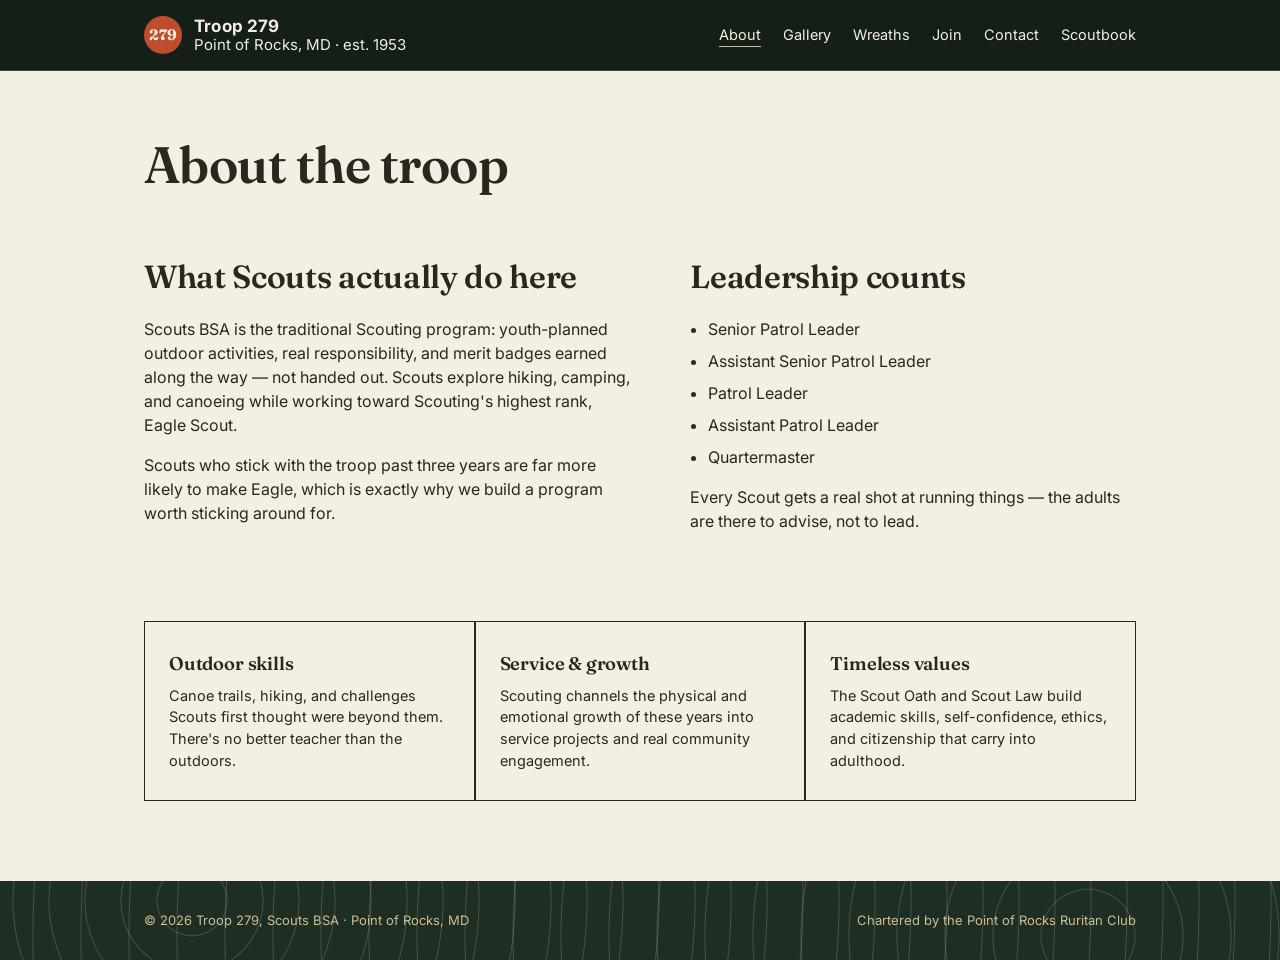
==== about/index.html @ f19adc63 "Split the one-page site into separate pages Each section now has its own URL: /about/ (with programs" ====
<!DOCTYPE html>
<html lang="en">
<head>
<meta charset="UTF-8">
<meta name="viewport" content="width=device-width, initial-scale=1">
<title>About | Troop 279 | Point of Rocks, MD</title>
<meta name="description" content="What Scouts do in Troop 279: outdoor skills, youth leadership, service, and the path to Eagle Scout.">
<meta property="og:type" content="website">
<meta property="og:title" content="About | Troop 279 | Point of Rocks, MD">
<meta property="og:description" content="What Scouts do in Troop 279: outdoor skills, youth leadership, service, and the path to Eagle Scout.">
<meta name="theme-color" content="#141f17">
<link rel="icon" href="data:image/svg+xml,%3Csvg xmlns='http://www.w3.org/2000/svg' viewBox='0 0 32 32'%3E%3Ccircle cx='16' cy='16' r='16' fill='%23bf4c2c'/%3E%3Ctext x='16' y='21' font-size='13' font-weight='700' text-anchor='middle' fill='%23f4efe3' font-family='serif'%3E279%3C/text%3E%3C/svg%3E">
<link rel="preconnect" href="https://fonts.googleapis.com">
<link rel="preconnect" href="https://fonts.gstatic.com" crossorigin>
<link href="https://fonts.googleapis.com/css2?family=Fraunces:opsz,wght@9..144,400;9..144,600;9..144,700&family=Inter:wght@400;500;600&display=swap" rel="stylesheet">
<link rel="stylesheet" href="../style.css">
</head>
<body>

<header class="topo">
  <div class="wrap nav">
    <a class="brand" href="../">
      <div class="brand-mark">279</div>
      <div class="brand-text">
        <strong>Troop 279</strong>
        Point of Rocks, MD &middot; est. 1953
      </div>
    </a>
    <button class="nav-toggle" id="nav-toggle" aria-label="Toggle navigation" aria-expanded="false" aria-controls="nav-links">&#9776;</button>
    <nav class="links" id="nav-links">
      <a href="../about/" aria-current="page">About</a>
      <a href="../gallery/">Gallery</a>
      <a href="../wreaths/">Wreaths</a>
      <a href="../join/">Join</a>
      <a href="../contact/">Contact</a>
      <a href="https://scoutbook.scouting.org/" target="_blank" rel="noopener">Scoutbook</a>
    </nav>
  </div>
</header>

<section class="page-head">
  <div class="wrap">
    <h1>About the troop</h1>
  </div>
</section>

<section class="about" id="about">
  <div class="wrap">
    <div class="cols">
      <div>
        <h2>What Scouts actually do here</h2>
        <p>Scouts BSA is the traditional Scouting program: youth-planned outdoor activities, real responsibility, and merit badges earned along the way &mdash; not handed out. Scouts explore hiking, camping, and canoeing while working toward Scouting's highest rank, Eagle Scout.</p>
        <p>Scouts who stick with the troop past three years are far more likely to make Eagle, which is exactly why we build a program worth sticking around for.</p>
      </div>
      <div>
        <h2>Leadership counts</h2>
        <ul>
          <li>Senior Patrol Leader</li>
          <li>Assistant Senior Patrol Leader</li>
          <li>Patrol Leader</li>
          <li>Assistant Patrol Leader</li>
          <li>Quartermaster</li>
        </ul>
        <p>Every Scout gets a real shot at running things &mdash; the adults are there to advise, not to lead.</p>
      </div>
    </div>
  </div>
</section>

<section class="programs" id="programs">
  <div class="wrap">
    <div class="grid">
      <div class="card">
        <h3>Outdoor skills</h3>
        <p>Canoe trails, hiking, and challenges Scouts first thought were beyond them. There's no better teacher than the outdoors.</p>
      </div>
      <div class="card">
        <h3>Service &amp; growth</h3>
        <p>Scouting channels the physical and emotional growth of these years into service projects and real community engagement.</p>
      </div>
      <div class="card">
        <h3>Timeless values</h3>
        <p>The Scout Oath and Scout Law build academic skills, self-confidence, ethics, and citizenship that carry into adulthood.</p>
      </div>
    </div>
  </div>
</section>

<footer class="topo">
  <div class="wrap">
    <span>&copy; 2026 Troop 279, Scouts BSA &middot; Point of Rocks, MD</span>
    <span>Chartered by the Point of Rocks Ruritan Club</span>
  </div>
</footer>

<script src="../site.js"></script>

</body>
</html>
---- style.css ----
:root{
  --pine:#1f2e22;
  --pine-deep:#141f17;
  --khaki:#cdbe98;
  --blaze:#bf4c2c;
  --cream:#f4efe3;
  --ink:#2a271f;
  --line: rgba(244,239,227,0.18);
}
*{box-sizing:border-box;}
html{scroll-behavior:smooth;}
body{
  margin:0;
  background:var(--cream);
  color:var(--ink);
  font-family:'Inter',system-ui,sans-serif;
  line-height:1.5;
}
h1,h2,h3{
  font-family:'Fraunces',serif;
  margin:0 0 .4em 0;
  font-weight:600;
  letter-spacing:-0.01em;
}
a{color:inherit;}
img{max-width:100%;display:block;}
.wrap{max-width:1040px;margin:0 auto;padding:0 24px;}

/* Topo line background used on dark sections */
.topo{
  background-color:var(--pine);
  background-image:
    repeating-radial-gradient(circle at 15% 25%, transparent 0, transparent 34px, var(--line) 35px, transparent 36px),
    repeating-radial-gradient(circle at 85% 70%, transparent 0, transparent 46px, var(--line) 47px, transparent 48px);
  color:var(--cream);
}

header.topo{
  padding:16px 0;
  position:sticky;
  top:0;
  z-index:20;
  border-bottom:1px solid var(--line);
  background-image:none;
  background-color:var(--pine-deep);
}
.nav{display:flex;align-items:center;justify-content:space-between;gap:16px;flex-wrap:wrap;}
.brand{display:flex;align-items:center;gap:12px;text-decoration:none;}
.brand-mark{
  width:38px;height:38px;border-radius:50%;
  background:var(--blaze);
  display:flex;align-items:center;justify-content:center;
  font-family:'Fraunces',serif;font-weight:700;font-size:15px;color:var(--cream);
  flex-shrink:0;
}
.brand-text{font-size:15px;line-height:1.2;}
.brand-text strong{display:block;font-size:17px;letter-spacing:.01em;}
nav.links{display:flex;gap:22px;font-size:14.5px;flex-wrap:wrap;align-items:center;}
nav.links a{text-decoration:none;border-bottom:1px solid transparent;}
nav.links a:hover,nav.links a[aria-current="page"]{border-bottom-color:var(--khaki);}
.nav-toggle{
  display:none;
  background:transparent;
  border:1px solid var(--khaki);
  color:var(--cream);
  width:38px;height:38px;
  border-radius:3px;
  font-size:18px;
  line-height:1;
  cursor:pointer;
}
.btn{
  display:inline-block;
  background:var(--blaze);
  color:var(--cream);
  padding:10px 20px;
  border-radius:3px;
  text-decoration:none;
  font-size:14.5px;
  font-weight:500;
  border:1px solid var(--blaze);
}
.btn:hover{background:#a8431f;border-color:#a8431f;}
.btn.ghost{
  background:transparent;
  border:1px solid var(--khaki);
  color:var(--cream);
}
.btn.ghost:hover{background:rgba(205,190,152,.12);}

/* Hero */
.hero{
  padding:52px 0 48px;
  color:var(--cream);
  background:
    linear-gradient(100deg, rgba(20,31,23,.92) 0%, rgba(20,31,23,.78) 45%, rgba(20,31,23,.45) 100%),
    url('photos/gallery-16-full.jpg') center 30% / cover no-repeat;
}
.hero .kicker{
  color:var(--khaki);
  font-size:13.5px;
  margin-bottom:12px;
}
.hero h1{
  font-size:clamp(2rem,4vw,3rem);
  max-width:16ch;
  color:var(--cream);
}
.hero p.lede{
  max-width:52ch;
  font-size:1.05rem;
  color:var(--khaki);
  margin:16px 0 26px;
}
.hero .cta-row{display:flex;gap:14px;flex-wrap:wrap;}
.hero .meet-info{
  margin-top:32px;
  border-top:1px solid var(--line);
  padding-top:18px;
  display:flex;
  gap:36px;
  flex-wrap:wrap;
  font-size:13.5px;
}
.hero .meet-info div span{display:block;color:var(--khaki);font-size:12.5px;margin-bottom:4px;}

/* Stats */
.stats{
  background:var(--cream);
  padding:64px 0;
}
.stats .grid{
  display:grid;
  grid-template-columns:repeat(auto-fit,minmax(200px,1fr));
  gap:36px;
}
.stat .num{
  font-family:'Fraunces',serif;
  font-size:3rem;
  font-weight:700;
  color:var(--blaze);
  line-height:1;
}
.stat .label{margin-top:10px;font-size:14.5px;max-width:26ch;}

/* Photo strip */
.photo-strip{padding:0 0 64px;}
.photo-strip .row{
  display:grid;
  grid-template-columns:repeat(5,1fr);
  gap:10px;
}
.photo-strip .row a{
  display:block;
  aspect-ratio:3/4;
  overflow:hidden;
  border-radius:4px;
}
.photo-strip .row img{
  width:100%;height:100%;
  object-fit:cover;
  transition:transform .25s ease;
}
.photo-strip .row a:hover img{transform:scale(1.06);}
.photo-strip .row a.more{
  background:var(--pine);
  color:var(--cream);
  display:flex;
  align-items:center;
  justify-content:center;
  text-align:center;
  font-size:13.5px;
  padding:12px;
}
@media (max-width:760px){
  .photo-strip .row{grid-template-columns:repeat(3,1fr);}
  .photo-strip .row a:nth-child(3),.photo-strip .row a:nth-child(4){display:none;}
}

/* About */
.about{padding:20px 0 72px;}
.about .cols{
  display:grid;
  grid-template-columns:1.1fr 1fr;
  gap:56px;
}
.about h2{font-size:2rem;}
.about p{max-width:58ch;}
.about ul{padding-left:18px;max-width:52ch;}
.about li{margin-bottom:8px;}
.divider{
  height:1px;
  background:linear-gradient(to right, transparent, var(--ink), transparent);
  opacity:.15;
  margin:0 0 60px;
}

/* Program cards */
.programs{padding:0 0 80px;}
.programs .grid{
  display:grid;
  grid-template-columns:repeat(auto-fit,minmax(230px,1fr));
  gap:2px;
  background:var(--ink);
  border:1px solid var(--ink);
}
.programs .card{
  background:var(--cream);
  padding:28px 24px;
}
.programs .card h3{font-size:1.15rem;}
.programs .card p{font-size:14.5px;margin:0;}

/* Gallery */
.gallery{padding:0 0 80px;}
.gallery .grid{
  display:grid;
  grid-template-columns:repeat(auto-fill,minmax(220px,1fr));
  gap:12px;
}
.gallery .grid a{
  display:block;
  aspect-ratio:4/3;
  overflow:hidden;
  border-radius:4px;
}
.gallery .grid img{
  width:100%;
  height:100%;
  object-fit:cover;
  transition:transform .25s ease;
}
.gallery .grid a:hover img{transform:scale(1.05);}

/* Lightbox */
.lightbox{
  display:none;
  position:fixed;
  inset:0;
  background:rgba(20,31,23,.92);
  z-index:50;
  align-items:center;
  justify-content:center;
  padding:24px;
}
.lightbox.open{display:flex;}
.lightbox img{
  max-width:100%;
  max-height:88vh;
  margin:0 auto;
  border-radius:4px;
}
.lightbox .lb-close,.lightbox .lb-nav{
  position:fixed;
  background:transparent;
  border:1px solid var(--khaki);
  color:var(--cream);
  border-radius:3px;
  cursor:pointer;
  font-size:20px;
  line-height:1;
}
.lightbox .lb-close{top:20px;right:20px;width:42px;height:42px;}
.lightbox .lb-nav{top:50%;transform:translateY(-50%);width:48px;height:48px;font-size:24px;}
.lightbox .lb-prev{left:20px;}
.lightbox .lb-next{right:20px;}
.lightbox .lb-close:hover,.lightbox .lb-nav:hover{background:rgba(205,190,152,.15);}
@media (max-width:600px){
  .lightbox .lb-nav{width:40px;height:40px;font-size:20px;}
  .lightbox .lb-prev{left:8px;}
  .lightbox .lb-next{right:8px;}
}

/* Wreaths */
.wreaths{padding:0 0 80px;}
.wreaths .intro{max-width:60ch;}
.wreaths .price-grid{
  display:grid;
  grid-template-columns:repeat(3,1fr);
  gap:2px;
  background:var(--ink);
  border:1px solid var(--ink);
  margin:12px 0 28px;
}
.wreaths h3{font-size:1.2rem;margin-top:28px;}
.wreaths .price-card{
  background:var(--cream);
  padding:20px 24px;
  display:flex;
  align-items:flex-end;
  justify-content:space-between;
  gap:12px;
}
.wreaths .price-card .size{font-size:14.5px;color:#655f4e;}
.wreaths .price-card .price{
  font-family:'Fraunces',serif;
  font-size:2rem;
  font-weight:700;
  color:var(--blaze);
  margin-top:4px;
}
.wreaths .price-card label{font-size:12.5px;color:#655f4e;text-align:center;}
.wreaths .price-card input{
  display:block;
  width:64px;
  margin-top:4px;
  padding:8px;
  border:1px solid rgba(0,0,0,.25);
  border-radius:3px;
  font-family:inherit;
  font-size:16px;
  text-align:center;
  background:#fff;
}
.wreaths .details{max-width:60ch;margin:0 0 8px;}
.wreaths .details dt{font-weight:600;margin-top:12px;}
.wreaths .details dd{margin:2px 0 0;}
.wreaths .buyer{display:grid;grid-template-columns:1fr 1fr;gap:16px;max-width:520px;}
.wreaths .buyer label{display:block;font-size:13px;margin-bottom:6px;color:#5c5848;}
.wreaths .buyer input{
  width:100%;
  padding:10px 12px;
  border:1px solid rgba(0,0,0,.15);
  border-radius:3px;
  font-family:inherit;
  font-size:14.5px;
  background:#fff;
}
.wreaths .total{font-family:'Fraunces',serif;font-size:1.4rem;font-weight:600;margin:22px 0 12px;}
.wreaths button.btn{border:none;cursor:pointer;}
.wreaths button.btn:disabled{opacity:.5;cursor:not-allowed;}
.wreaths .closed{font-weight:600;color:var(--blaze);}
.wreaths .fine{font-size:13px;color:#655f4e;max-width:60ch;margin-top:16px;}
@media (max-width:760px){
  .wreaths .price-grid{grid-template-columns:1fr;}
  .wreaths .buyer{grid-template-columns:1fr;}
}

/* Join / info strip */
.strip.topo{padding:64px 0;}
.strip .cols{
  display:grid;
  grid-template-columns:1fr 1fr;
  gap:48px;
}
.strip h2{color:var(--cream);font-size:1.9rem;}
.strip p{color:var(--khaki);max-width:44ch;}
.strip .btn{margin-top:18px;}

/* Contact */
.contact{padding:72px 0 90px;}
.contact .cols{
  display:grid;
  grid-template-columns:1fr 1fr;
  gap:56px;
}
.contact h2{font-size:2rem;}
.contact dl{margin:26px 0 0;}
.contact dt{font-size:12.5px;text-transform:uppercase;letter-spacing:.06em;color:#655f4e;margin-top:18px;}
.contact dt:first-child{margin-top:0;}
.contact dd{margin:4px 0 0;font-size:1.05rem;}
.contact a{text-decoration:underline;text-decoration-color:var(--khaki);text-underline-offset:3px;}

form.note-form{
  background:#fff;
  border:1px solid rgba(0,0,0,.08);
  padding:26px;
  border-radius:4px;
}
form.note-form label{display:block;font-size:13px;margin-bottom:6px;color:#5c5848;}
form.note-form input,form.note-form textarea{
  width:100%;
  padding:10px 12px;
  border:1px solid rgba(0,0,0,.15);
  border-radius:3px;
  font-family:inherit;
  font-size:14.5px;
  margin-bottom:16px;
  background:var(--cream);
}
form.note-form textarea{min-height:100px;resize:vertical;}
form.note-form .fine{font-size:12.5px;color:#655f4e;margin-top:-4px;}

footer.topo{padding:30px 0;font-size:13px;}
/* Keep the footer at the bottom of short pages */
body{min-height:100vh;display:flex;flex-direction:column;}
body > footer{margin-top:auto;}
footer .wrap{display:flex;justify-content:space-between;flex-wrap:wrap;gap:12px;color:var(--khaki);}

@media (max-width:760px){
  .about .cols, .strip .cols, .contact .cols{grid-template-columns:1fr;}
  .nav-toggle{display:block;}
  nav.links{
    display:none;
    order:3;
    width:100%;
    flex-direction:column;
    align-items:flex-start;
    gap:14px;
    padding-top:16px;
    margin-top:8px;
    border-top:1px solid var(--line);
  }
  nav.links.open{display:flex;}
}

@media (prefers-reduced-motion: reduce){
  html{scroll-behavior:auto;}
}

/* Inner page heading */
.page-head{padding:56px 0 8px;}
.page-head h1{font-size:clamp(2.2rem,5vw,3.2rem);}
.page-head .lede{max-width:60ch;color:#655f4e;margin:0 0 40px;}
.page-head + .contact{padding-top:16px;}

.hidden{display:none !important;}
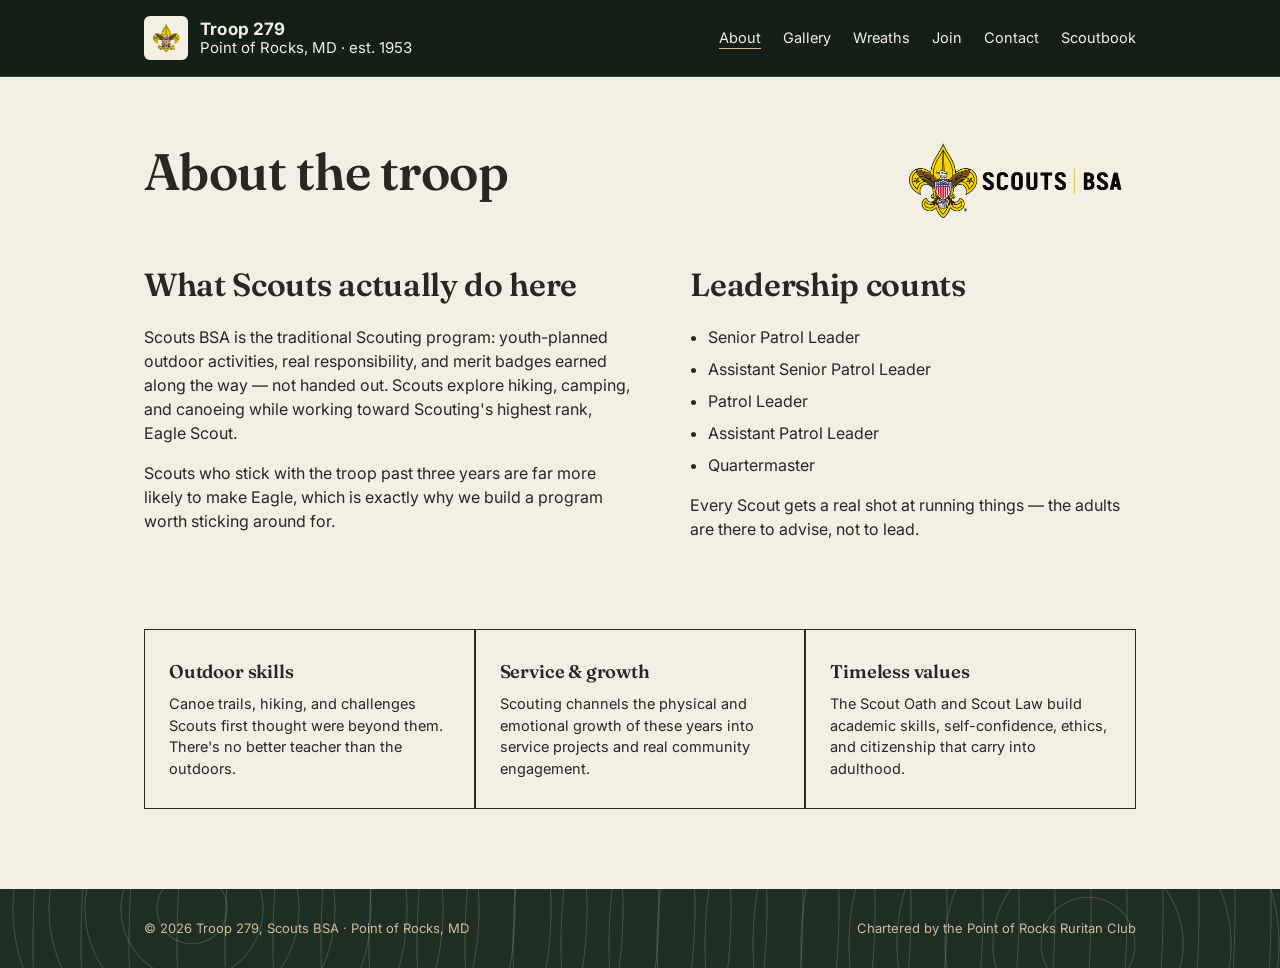
==== commit 0351782e: "Use the Scouts BSA emblem for the favicon and header The color emblem sits on a cream tile in the da" ====
--- a/about/index.html
+++ b/about/index.html
@@ -9,7 +9,8 @@
 <meta property="og:title" content="About | Troop 279 | Point of Rocks, MD">
 <meta property="og:description" content="What Scouts do in Troop 279: outdoor skills, youth leadership, service, and the path to Eagle Scout.">
 <meta name="theme-color" content="#141f17">
-<link rel="icon" href="data:image/svg+xml,%3Csvg xmlns='http://www.w3.org/2000/svg' viewBox='0 0 32 32'%3E%3Ccircle cx='16' cy='16' r='16' fill='%23bf4c2c'/%3E%3Ctext x='16' y='21' font-size='13' font-weight='700' text-anchor='middle' fill='%23f4efe3' font-family='serif'%3E279%3C/text%3E%3C/svg%3E">
+<link rel="icon" type="image/png" href="../images/favicon-64.png">
+<link rel="apple-touch-icon" href="../images/apple-touch-icon.png">
 <link rel="preconnect" href="https://fonts.googleapis.com">
 <link rel="preconnect" href="https://fonts.gstatic.com" crossorigin>
 <link href="https://fonts.googleapis.com/css2?family=Fraunces:opsz,wght@9..144,400;9..144,600;9..144,700&family=Inter:wght@400;500;600&display=swap" rel="stylesheet">
@@ -20,7 +21,7 @@
 <header class="topo">
   <div class="wrap nav">
     <a class="brand" href="../">
-      <div class="brand-mark">279</div>
+      <span class="brand-mark"><img src="../images/scouts-bsa-emblem.png" width="128" height="128" alt="Scouts BSA emblem"></span>
       <div class="brand-text">
         <strong>Troop 279</strong>
         Point of Rocks, MD &middot; est. 1953
@@ -39,8 +40,9 @@
 </header>
 
 <section class="page-head">
-  <div class="wrap">
+  <div class="wrap with-logo">
     <h1>About the troop</h1>
+    <img class="page-logo" src="../images/scouts-bsa-horizontal.png" width="900" height="375" alt="Scouts BSA">
   </div>
 </section>
 
--- a/style.css
+++ b/style.css
@@ -46,13 +46,15 @@
 }
 .nav{display:flex;align-items:center;justify-content:space-between;gap:16px;flex-wrap:wrap;}
 .brand{display:flex;align-items:center;gap:12px;text-decoration:none;}
+/* The color emblem must sit on a light background, so it gets a cream tile */
 .brand-mark{
-  width:38px;height:38px;border-radius:50%;
-  background:var(--blaze);
+  width:44px;height:44px;border-radius:6px;
+  background:var(--cream);
   display:flex;align-items:center;justify-content:center;
-  font-family:'Fraunces',serif;font-weight:700;font-size:15px;color:var(--cream);
+  padding:4px;
   flex-shrink:0;
 }
+.brand-mark img{width:100%;height:100%;object-fit:contain;}
 .brand-text{font-size:15px;line-height:1.2;}
 .brand-text strong{display:block;font-size:17px;letter-spacing:.01em;}
 nav.links{display:flex;gap:22px;font-size:14.5px;flex-wrap:wrap;align-items:center;}
@@ -273,7 +275,14 @@
 
 /* Wreaths */
 .wreaths{padding:0 0 80px;}
-.wreaths .intro{max-width:60ch;}
+.wreaths .wreath-top{
+  display:grid;
+  grid-template-columns:3fr 2fr;
+  gap:24px 48px;
+  align-items:start;
+  margin-bottom:12px;
+}
+.wreaths .intro{max-width:none;margin:0 0 1em;}
 .wreaths .price-grid{
   display:grid;
   grid-template-columns:repeat(3,1fr);
@@ -299,41 +308,46 @@
   color:var(--blaze);
   margin-top:4px;
 }
-.wreaths .price-card label{font-size:12.5px;color:#655f4e;text-align:center;}
-.wreaths .price-card input{
-  display:block;
-  width:64px;
-  margin-top:4px;
-  padding:8px;
-  border:1px solid rgba(0,0,0,.25);
-  border-radius:3px;
-  font-family:inherit;
-  font-size:16px;
-  text-align:center;
+.wreaths .details{
+  margin:0;
+  padding:4px 24px 20px;
   background:#fff;
-}
-.wreaths .details{max-width:60ch;margin:0 0 8px;}
-.wreaths .details dt{font-weight:600;margin-top:12px;}
+  border:1px solid rgba(0,0,0,.08);
+  border-radius:4px;
+}
+.wreaths .details dt{font-weight:600;margin-top:16px;}
 .wreaths .details dd{margin:2px 0 0;}
-.wreaths .buyer{display:grid;grid-template-columns:1fr 1fr;gap:16px;max-width:520px;}
-.wreaths .buyer label{display:block;font-size:13px;margin-bottom:6px;color:#5c5848;}
-.wreaths .buyer input{
+.wreaths .wreath-photos{
+  display:grid;
+  grid-template-columns:repeat(3,1fr);
+  gap:12px;
+  margin:12px 0 0;
+}
+.wreaths .wreath-photos figure{margin:0;position:relative;}
+.wreaths .wreath-photos img{
   width:100%;
-  padding:10px 12px;
-  border:1px solid rgba(0,0,0,.15);
-  border-radius:3px;
-  font-family:inherit;
-  font-size:14.5px;
-  background:#fff;
-}
-.wreaths .total{font-family:'Fraunces',serif;font-size:1.4rem;font-weight:600;margin:22px 0 12px;}
-.wreaths button.btn{border:none;cursor:pointer;}
-.wreaths button.btn:disabled{opacity:.5;cursor:not-allowed;}
+  height:auto;
+  aspect-ratio:3/4;
+  object-fit:cover;
+  border-radius:3px;
+}
+.wreaths .wreath-photos figcaption{
+  position:absolute;
+  left:8px;
+  bottom:8px;
+  background:rgba(20,31,23,.8);
+  color:var(--cream);
+  font-size:12.5px;
+  padding:3px 8px;
+  border-radius:3px;
+}
 .wreaths .closed{font-weight:600;color:var(--blaze);}
-.wreaths .fine{font-size:13px;color:#655f4e;max-width:60ch;margin-top:16px;}
+.wreaths .wreath-order{font-size:16px;padding:12px 28px;}
+.wreaths .fine{font-size:13px;color:#655f4e;margin-top:16px;}
 @media (max-width:760px){
+  .wreaths .wreath-top{grid-template-columns:1fr;}
+  .wreaths .wreath-photos{grid-template-columns:repeat(2,1fr);}
   .wreaths .price-grid{grid-template-columns:1fr;}
-  .wreaths .buyer{grid-template-columns:1fr;}
 }
 
 /* Join / info strip */
@@ -389,6 +403,8 @@
 
 @media (max-width:760px){
   .about .cols, .strip .cols, .contact .cols{grid-template-columns:1fr;}
+  .page-head .page-logo{width:150px;}
+  .page-head .page-logo.stacked{width:80px;}
   .nav-toggle{display:block;}
   nav.links{
     display:none;
@@ -413,5 +429,8 @@
 .page-head h1{font-size:clamp(2.2rem,5vw,3.2rem);}
 .page-head .lede{max-width:60ch;color:#655f4e;margin:0 0 40px;}
 .page-head + .contact{padding-top:16px;}
+.page-head .with-logo{display:flex;align-items:center;justify-content:space-between;gap:24px;}
+.page-head .page-logo{height:auto;width:240px;flex-shrink:0;}
+.page-head .page-logo.stacked{width:120px;}
 
 .hidden{display:none !important;}
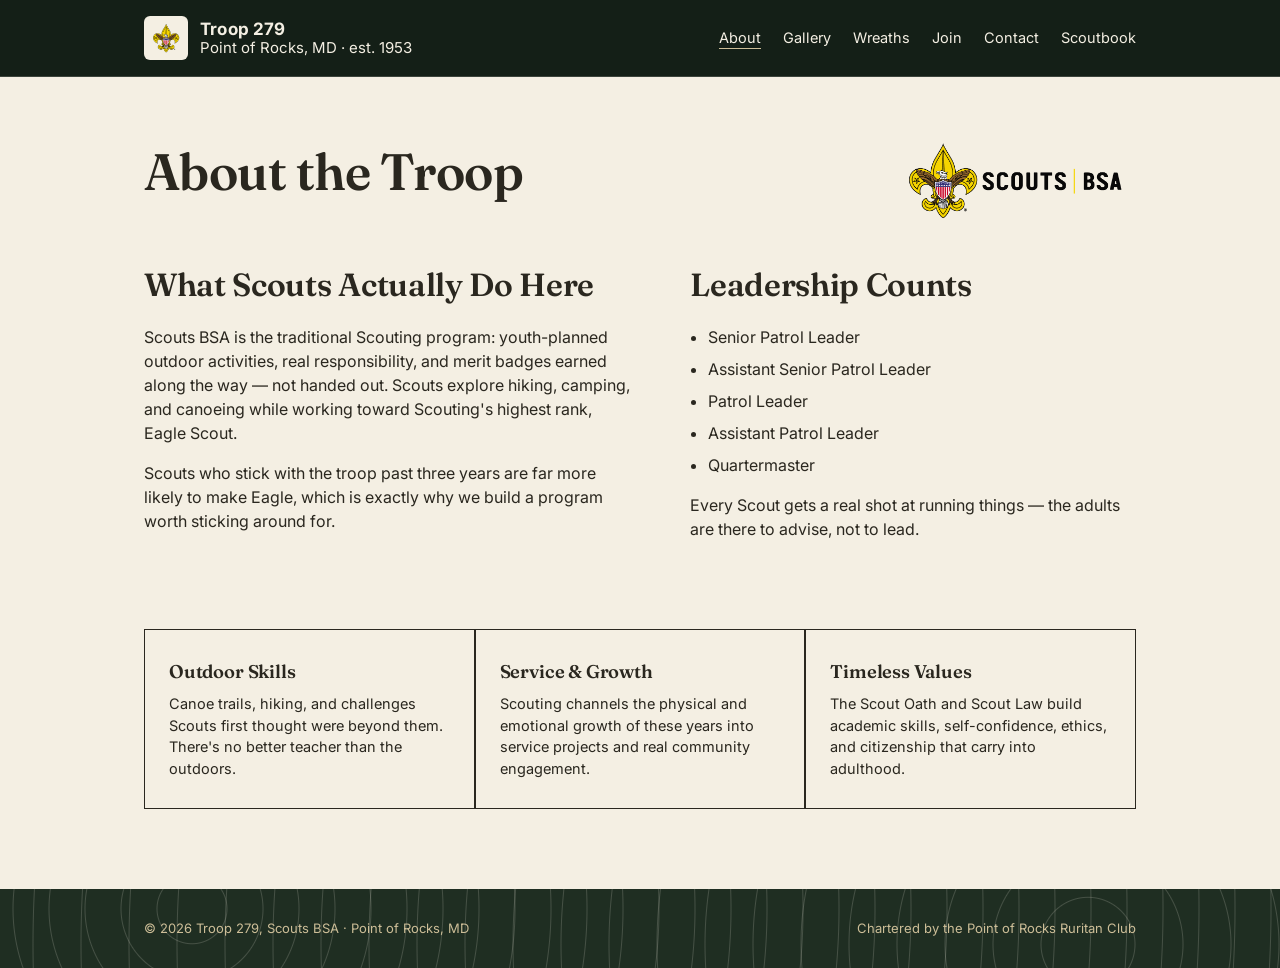
==== commit 1167a2ba: "Use title case consistently for headings, buttons, and labels Co-Authored-By: Claude Opus 5.5 <norep" ====
--- a/about/index.html
+++ b/about/index.html
@@ -41,7 +41,7 @@
 
 <section class="page-head">
   <div class="wrap with-logo">
-    <h1>About the troop</h1>
+    <h1>About the Troop</h1>
     <img class="page-logo" src="../images/scouts-bsa-horizontal.png" width="900" height="375" alt="Scouts BSA">
   </div>
 </section>
@@ -50,12 +50,12 @@
   <div class="wrap">
     <div class="cols">
       <div>
-        <h2>What Scouts actually do here</h2>
+        <h2>What Scouts Actually Do Here</h2>
         <p>Scouts BSA is the traditional Scouting program: youth-planned outdoor activities, real responsibility, and merit badges earned along the way &mdash; not handed out. Scouts explore hiking, camping, and canoeing while working toward Scouting's highest rank, Eagle Scout.</p>
         <p>Scouts who stick with the troop past three years are far more likely to make Eagle, which is exactly why we build a program worth sticking around for.</p>
       </div>
       <div>
-        <h2>Leadership counts</h2>
+        <h2>Leadership Counts</h2>
         <ul>
           <li>Senior Patrol Leader</li>
           <li>Assistant Senior Patrol Leader</li>
@@ -73,15 +73,15 @@
   <div class="wrap">
     <div class="grid">
       <div class="card">
-        <h3>Outdoor skills</h3>
+        <h3>Outdoor Skills</h3>
         <p>Canoe trails, hiking, and challenges Scouts first thought were beyond them. There's no better teacher than the outdoors.</p>
       </div>
       <div class="card">
-        <h3>Service &amp; growth</h3>
+        <h3>Service &amp; Growth</h3>
         <p>Scouting channels the physical and emotional growth of these years into service projects and real community engagement.</p>
       </div>
       <div class="card">
-        <h3>Timeless values</h3>
+        <h3>Timeless Values</h3>
         <p>The Scout Oath and Scout Law build academic skills, self-confidence, ethics, and citizenship that carry into adulthood.</p>
       </div>
     </div>
--- a/style.css
+++ b/style.css
@@ -370,7 +370,7 @@
 }
 .contact h2{font-size:2rem;}
 .contact dl{margin:26px 0 0;}
-.contact dt{font-size:12.5px;text-transform:uppercase;letter-spacing:.06em;color:#655f4e;margin-top:18px;}
+.contact dt{font-weight:600;margin-top:18px;}
 .contact dt:first-child{margin-top:0;}
 .contact dd{margin:4px 0 0;font-size:1.05rem;}
 .contact a{text-decoration:underline;text-decoration-color:var(--khaki);text-underline-offset:3px;}
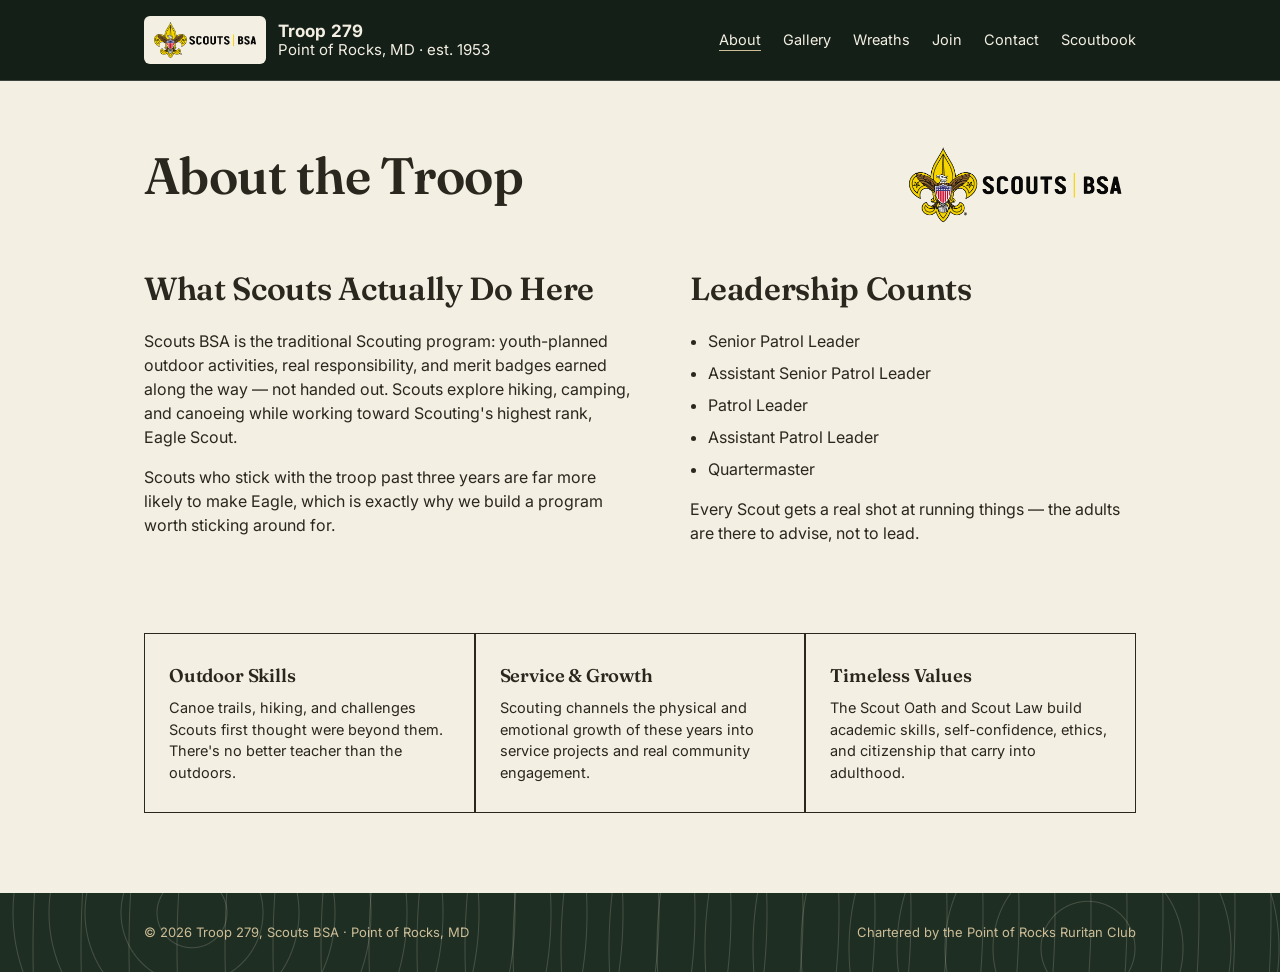
==== commit 98a4dbed: "Use the horizontal Scouts BSA logo in the header The logo sits on a cream badge beside the troop nam" ====
--- a/about/index.html
+++ b/about/index.html
@@ -21,10 +21,10 @@
 <header class="topo">
   <div class="wrap nav">
     <a class="brand" href="../">
-      <span class="brand-mark"><img src="../images/scouts-bsa-emblem.png" width="128" height="128" alt="Scouts BSA emblem"></span>
+      <span class="brand-logo"><img src="../images/scouts-bsa-header.png" width="339" height="120" alt="Scouts BSA"></span>
       <div class="brand-text">
         <strong>Troop 279</strong>
-        Point of Rocks, MD &middot; est. 1953
+        <span class="brand-sub">Point of Rocks, MD &middot; est. 1953</span>
       </div>
     </a>
     <button class="nav-toggle" id="nav-toggle" aria-label="Toggle navigation" aria-expanded="false" aria-controls="nav-links">&#9776;</button>
--- a/style.css
+++ b/style.css
@@ -46,15 +46,15 @@
 }
 .nav{display:flex;align-items:center;justify-content:space-between;gap:16px;flex-wrap:wrap;}
 .brand{display:flex;align-items:center;gap:12px;text-decoration:none;}
-/* The color emblem must sit on a light background, so it gets a cream tile */
-.brand-mark{
-  width:44px;height:44px;border-radius:6px;
-  background:var(--cream);
-  display:flex;align-items:center;justify-content:center;
-  padding:4px;
+/* The color logo must sit on a light background, so it gets a cream badge */
+.brand-logo{
+  display:flex;align-items:center;
+  background:var(--cream);
+  border-radius:6px;
+  padding:6px 10px;
   flex-shrink:0;
 }
-.brand-mark img{width:100%;height:100%;object-fit:contain;}
+.brand-logo img{height:36px;width:auto;}
 .brand-text{font-size:15px;line-height:1.2;}
 .brand-text strong{display:block;font-size:17px;letter-spacing:.01em;}
 nav.links{display:flex;gap:22px;font-size:14.5px;flex-wrap:wrap;align-items:center;}
@@ -404,6 +404,9 @@
 @media (max-width:760px){
   .about .cols, .strip .cols, .contact .cols{grid-template-columns:1fr;}
   .page-head .page-logo{width:150px;}
+  .brand-sub{display:none;}
+  .brand-logo{padding:5px 8px;}
+  .brand-logo img{height:28px;}
   .page-head .page-logo.stacked{width:80px;}
   .nav-toggle{display:block;}
   nav.links{
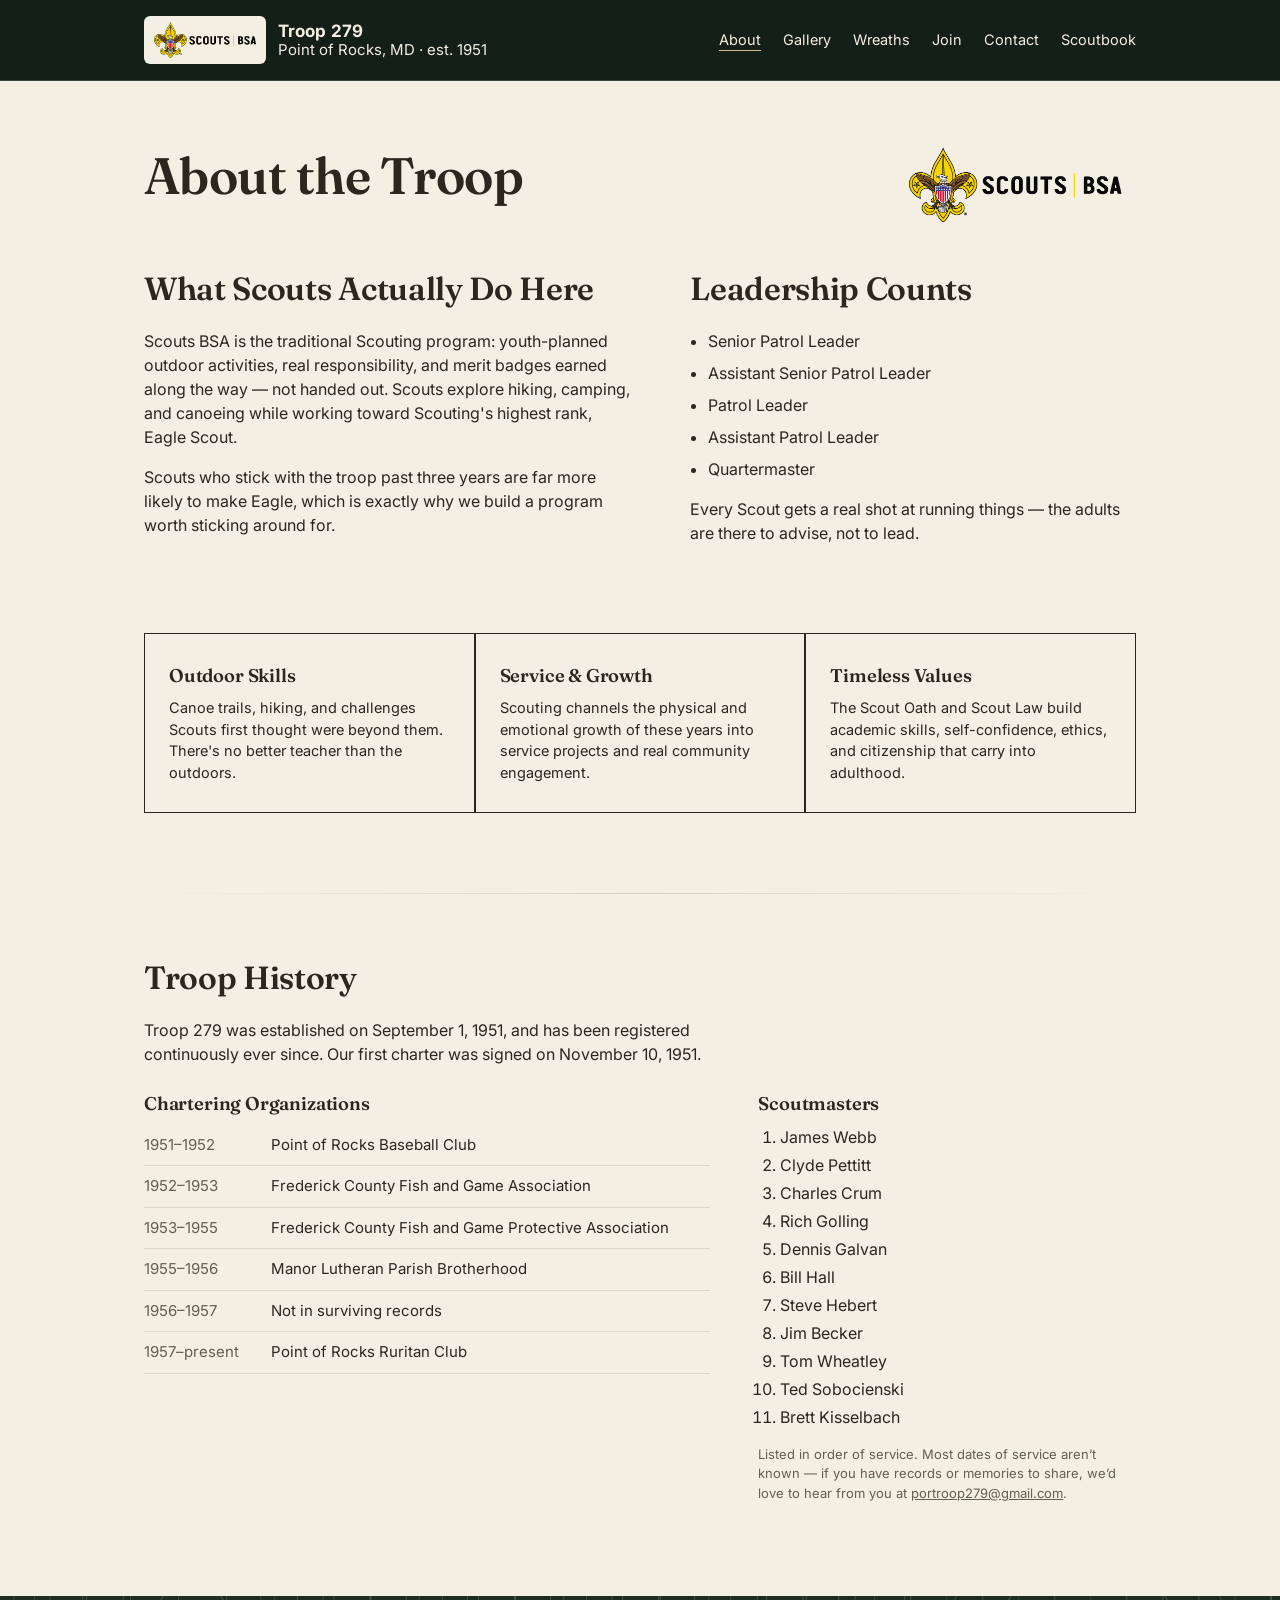
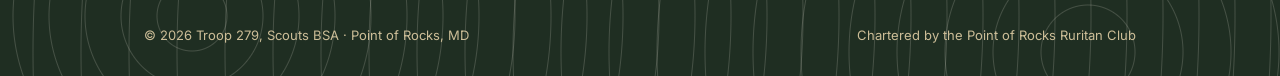
==== commit 8def6a09: "Correct founding year to 1951 and add troop history to About Council records put the troop's start a" ====
--- a/about/index.html
+++ b/about/index.html
@@ -18,13 +18,15 @@
 </head>
 <body>
 
+<a class="sale-banner" href="../wreaths/" data-sale-only>Christmas Wreath Sale &middot; Order by Friday, Nov 14 <span>Order now &rarr;</span></a>
+
 <header class="topo">
   <div class="wrap nav">
     <a class="brand" href="../">
       <span class="brand-logo"><img src="../images/scouts-bsa-header.png" width="339" height="120" alt="Scouts BSA"></span>
       <div class="brand-text">
         <strong>Troop 279</strong>
-        <span class="brand-sub">Point of Rocks, MD &middot; est. 1953</span>
+        <span class="brand-sub">Point of Rocks, MD &middot; est. 1951</span>
       </div>
     </a>
     <button class="nav-toggle" id="nav-toggle" aria-label="Toggle navigation" aria-expanded="false" aria-controls="nav-links">&#9776;</button>
@@ -88,6 +90,46 @@
   </div>
 </section>
 
+<section class="history">
+  <div class="wrap">
+    <div class="divider"></div>
+    <h2>Troop History</h2>
+    <p class="intro">Troop 279 was established on September 1, 1951, and has been registered continuously ever since. Our first charter was signed on November 10, 1951.</p>
+    <div class="cols">
+      <div>
+        <h3>Chartering Organizations</h3>
+        <table>
+          <tbody>
+            <tr><td>1951&ndash;1952</td><td>Point of Rocks Baseball Club</td></tr>
+            <tr><td>1952&ndash;1953</td><td>Frederick County Fish and Game Association</td></tr>
+            <tr><td>1953&ndash;1955</td><td>Frederick County Fish and Game Protective Association</td></tr>
+            <tr><td>1955&ndash;1956</td><td>Manor Lutheran Parish Brotherhood</td></tr>
+            <tr><td>1956&ndash;1957</td><td>Not in surviving records</td></tr>
+            <tr><td>1957&ndash;present</td><td>Point of Rocks Ruritan Club</td></tr>
+          </tbody>
+        </table>
+      </div>
+      <div>
+        <h3>Scoutmasters</h3>
+        <ol>
+          <li>James Webb</li>
+          <li>Clyde Pettitt</li>
+          <li>Charles Crum</li>
+          <li>Rich Golling</li>
+          <li>Dennis Galvan</li>
+          <li>Bill Hall</li>
+          <li>Steve Hebert</li>
+          <li>Jim Becker</li>
+          <li>Tom Wheatley</li>
+          <li>Ted Sobocienski</li>
+          <li>Brett Kisselbach</li>
+        </ol>
+        <p class="fine">Listed in order of service. Most dates of service aren&rsquo;t known &mdash; if you have records or memories to share, we&rsquo;d love to hear from you at <a href="mailto:portroop279@gmail.com">portroop279@gmail.com</a>.</p>
+      </div>
+    </div>
+  </div>
+</section>
+
 <footer class="topo">
   <div class="wrap">
     <span>&copy; 2026 Troop 279, Scouts BSA &middot; Point of Rocks, MD</span>
--- a/style.css
+++ b/style.css
@@ -126,6 +126,38 @@
 }
 .hero .meet-info div span{display:block;color:var(--khaki);font-size:12.5px;margin-bottom:4px;}
 
+/* Wreath sale */
+.sale-banner{
+  display:block;
+  background:var(--blaze);
+  color:var(--cream);
+  text-align:center;
+  text-decoration:none;
+  font-size:14px;
+  font-weight:500;
+  padding:8px 16px;
+}
+.sale-banner span{margin-left:10px;text-decoration:underline;text-underline-offset:3px;}
+.sale-banner:hover{background:#a8431f;}
+.wreath-hero{padding:48px 0;}
+.wreath-hero .cols{
+  display:grid;
+  grid-template-columns:3fr 2fr;
+  gap:40px;
+  align-items:center;
+}
+.wreath-hero .kicker{color:var(--khaki);font-size:13.5px;margin-bottom:12px;}
+.wreath-hero h2{font-size:clamp(2rem,4vw,3rem);color:var(--cream);}
+.wreath-hero .lede{max-width:52ch;font-size:1.05rem;color:var(--khaki);margin:16px 0 12px;}
+.wreath-hero .deadline{font-weight:600;color:var(--cream);margin:0 0 22px;}
+.wreath-hero .cta-row{display:flex;gap:14px;flex-wrap:wrap;}
+.wreath-hero img{
+  width:100%;
+  max-height:420px;
+  object-fit:cover;
+  border-radius:4px;
+}
+
 /* Stats */
 .stats{
   background:var(--cream);
@@ -212,6 +244,20 @@
 }
 .programs .card h3{font-size:1.15rem;}
 .programs .card p{font-size:14.5px;margin:0;}
+
+/* Troop history */
+.history{padding:0 0 80px;}
+.history h2{font-size:2rem;}
+.history .intro{max-width:60ch;}
+.history .cols{display:grid;grid-template-columns:3fr 2fr;gap:48px;margin-top:24px;}
+.history h3{font-size:1.15rem;}
+.history table{border-collapse:collapse;width:100%;font-size:15px;}
+.history td{padding:9px 0;border-bottom:1px solid rgba(0,0,0,.1);vertical-align:top;}
+.history td:first-child{white-space:nowrap;padding-right:20px;color:#655f4e;}
+.history ol{padding-left:22px;margin:0 0 16px;}
+.history li{margin-bottom:4px;}
+.history .fine{font-size:13px;color:#655f4e;}
+.history .fine a{color:inherit;}
 
 /* Gallery */
 .gallery{padding:0 0 80px;}
@@ -341,6 +387,7 @@
   padding:3px 8px;
   border-radius:3px;
 }
+.wreaths .size-link{display:inline-block;margin:-16px 0 8px;font-weight:500;color:var(--blaze);}
 .wreaths .closed{font-weight:600;color:var(--blaze);}
 .wreaths .wreath-order{font-size:16px;padding:12px 28px;}
 .wreaths .fine{font-size:13px;color:#655f4e;margin-top:16px;}
@@ -404,6 +451,10 @@
 @media (max-width:760px){
   .about .cols, .strip .cols, .contact .cols{grid-template-columns:1fr;}
   .page-head .page-logo{width:150px;}
+  .history .cols{grid-template-columns:1fr;gap:24px;}
+  .wreath-hero .cols{grid-template-columns:1fr;}
+  .wreath-hero img{max-height:260px;order:-1;}
+  .sale-banner span{display:block;margin:2px 0 0;}
   .brand-sub{display:none;}
   .brand-logo{padding:5px 8px;}
   .brand-logo img{height:28px;}
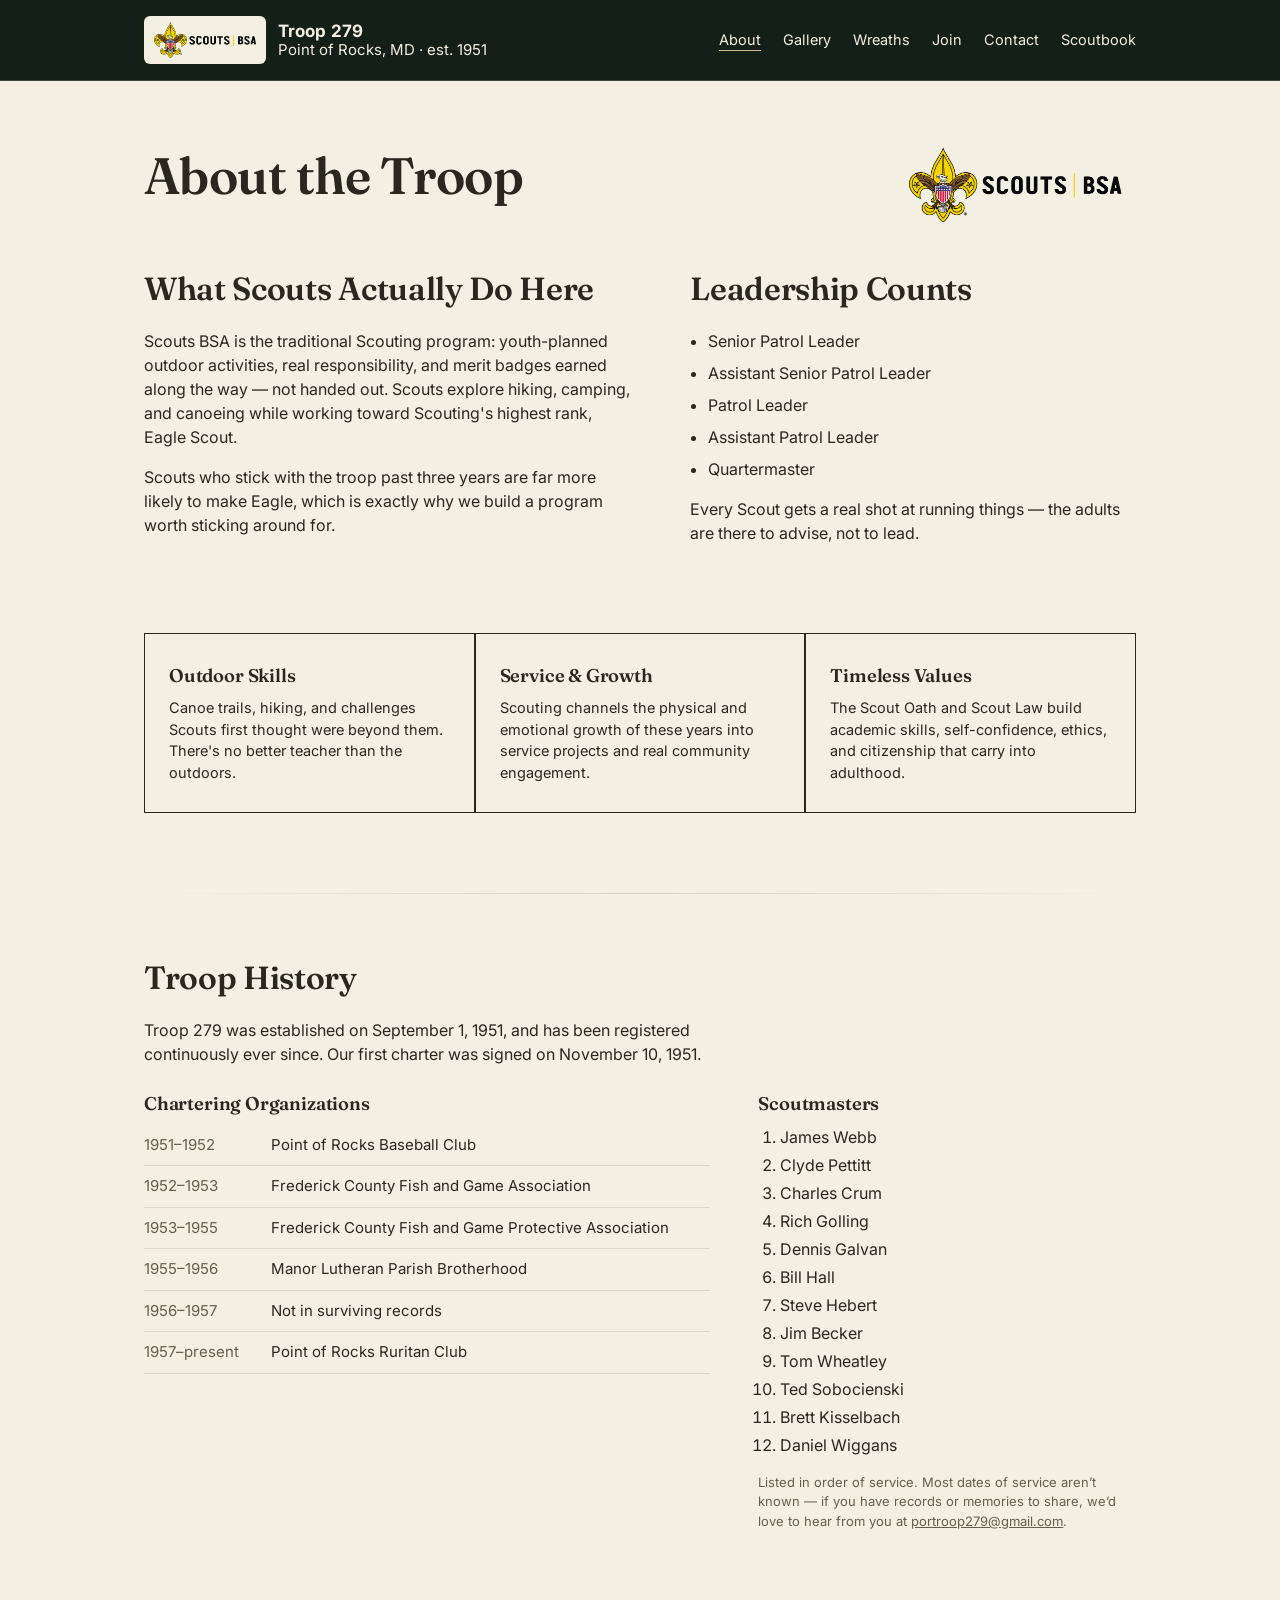
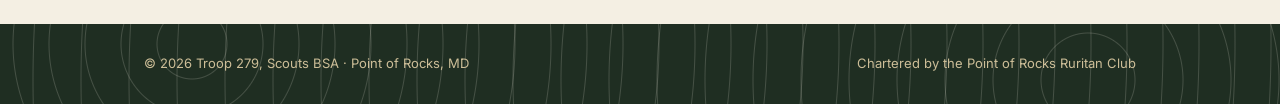
==== commit 7c6d6ba9: "Add Daniel Wiggans as current Scoutmaster Co-Authored-By: Claude Opus 5.5 <noreply@anthropic.com>" ====
--- a/about/index.html
+++ b/about/index.html
@@ -123,6 +123,7 @@
           <li>Tom Wheatley</li>
           <li>Ted Sobocienski</li>
           <li>Brett Kisselbach</li>
+          <li>Daniel Wiggans</li>
         </ol>
         <p class="fine">Listed in order of service. Most dates of service aren&rsquo;t known &mdash; if you have records or memories to share, we&rsquo;d love to hear from you at <a href="mailto:portroop279@gmail.com">portroop279@gmail.com</a>.</p>
       </div>
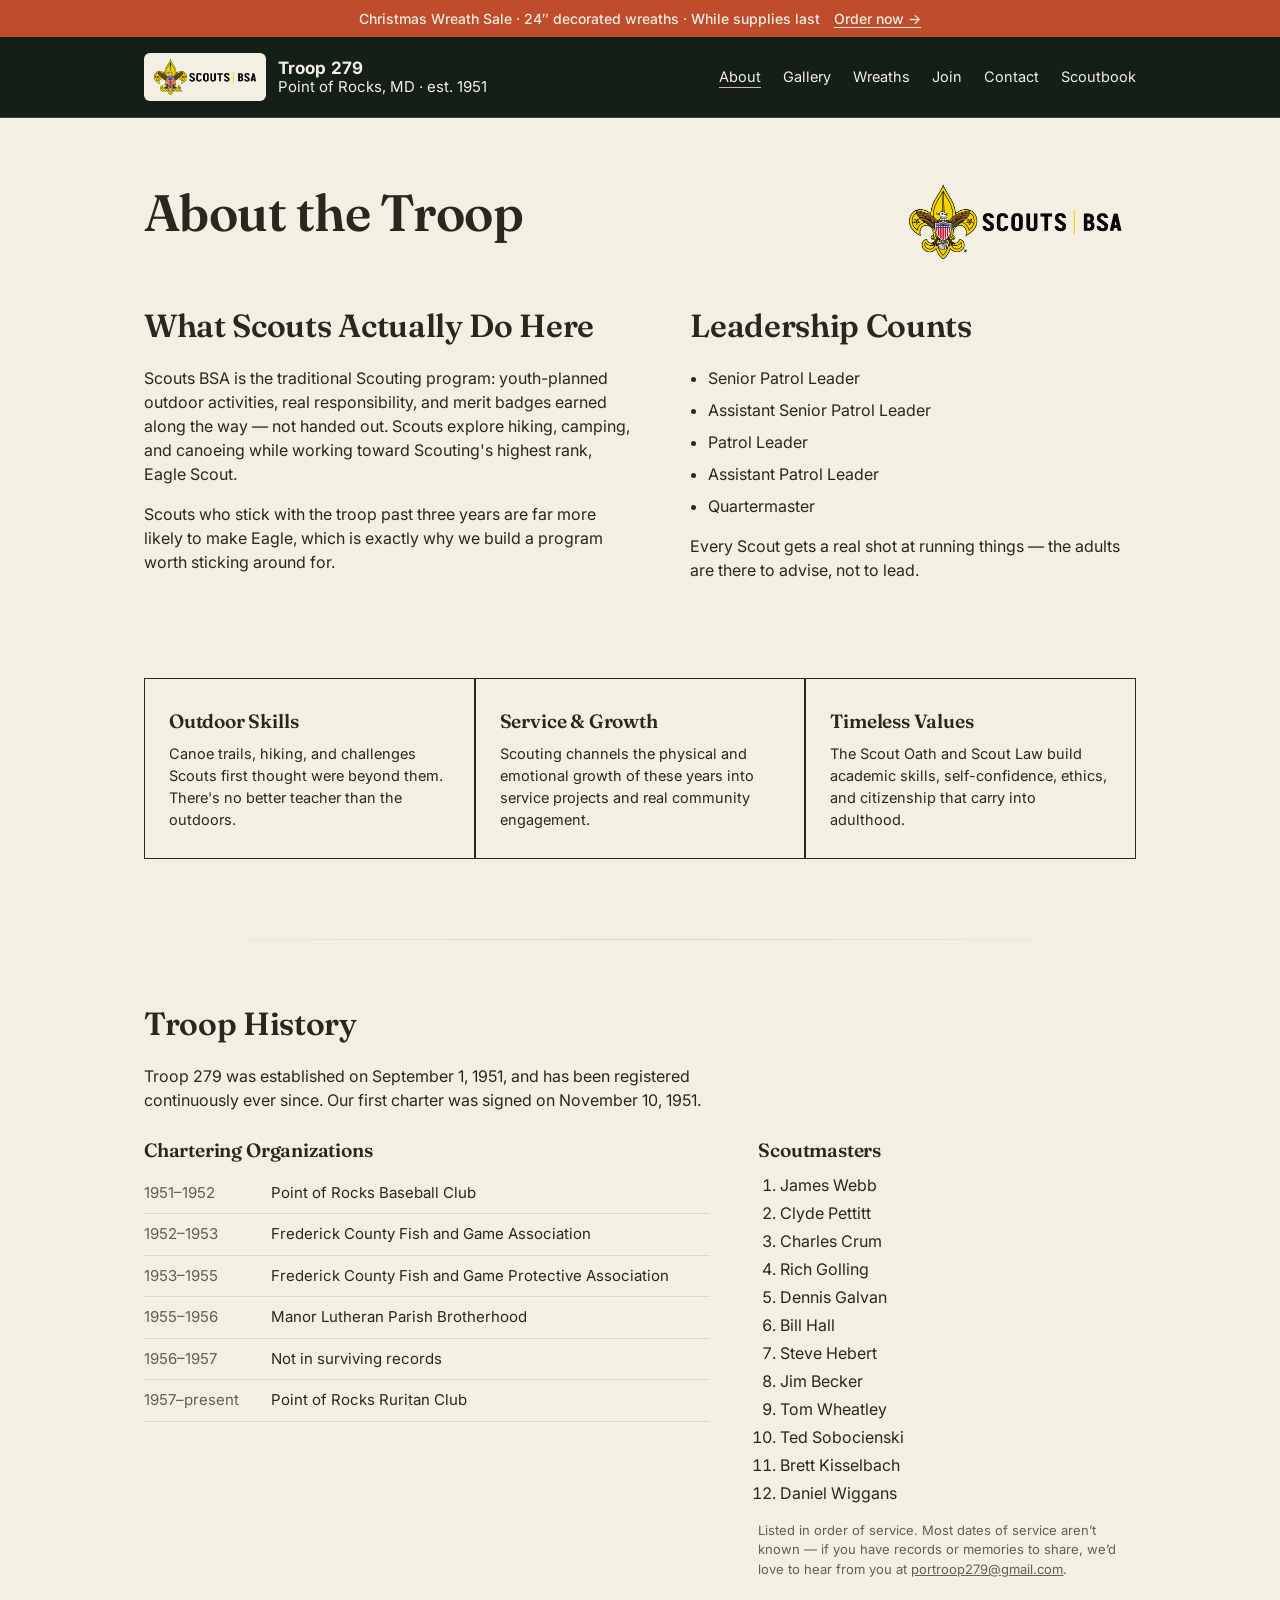
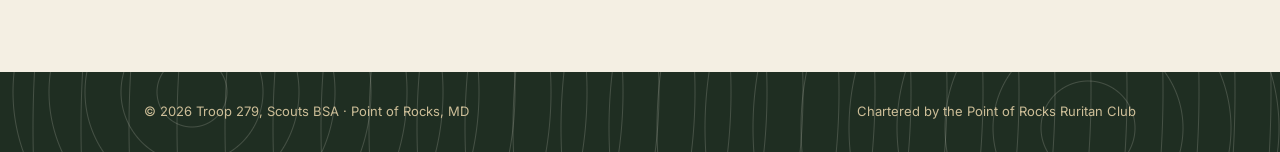
==== commit 3df1e7d7: "Reopen limited sale for 24-inch decorated wreaths" ====
--- a/about/index.html
+++ b/about/index.html
@@ -18,7 +18,7 @@
 </head>
 <body>
 
-<a class="sale-banner" href="../wreaths/" data-sale-only>Christmas Wreath Sale &middot; Order by Friday, Nov 14 <span>Order now &rarr;</span></a>
+<a class="sale-banner" href="../wreaths/" data-sale-only>Christmas Wreath Sale &middot; 24&Prime; decorated wreaths &middot; While supplies last <span>Order now &rarr;</span></a>
 
 <header class="topo">
   <div class="wrap nav">
--- a/style.css
+++ b/style.css
@@ -6,9 +6,16 @@
   --cream:#f4efe3;
   --ink:#2a271f;
   --line: rgba(244,239,227,0.18);
+  --muted:#655f4e;
+  --blaze-dark:#a8431f;
+  --radius:4px;
 }
 *{box-sizing:border-box;}
-html{scroll-behavior:smooth;}
+html{scroll-behavior:smooth;-webkit-text-size-adjust:100%;text-size-adjust:100%;}
+/* Anchor targets land below the sticky header */
+[id]{scroll-margin-top:96px;}
+:focus-visible{outline:2px solid var(--blaze);outline-offset:3px;}
+.topo :focus-visible,.hero :focus-visible,.lightbox :focus-visible{outline-color:var(--khaki);}
 body{
   margin:0;
   background:var(--cream);
@@ -66,7 +73,7 @@
   border:1px solid var(--khaki);
   color:var(--cream);
   width:38px;height:38px;
-  border-radius:3px;
+  border-radius:var(--radius);
   font-size:18px;
   line-height:1;
   cursor:pointer;
@@ -76,13 +83,14 @@
   background:var(--blaze);
   color:var(--cream);
   padding:10px 20px;
-  border-radius:3px;
+  border-radius:var(--radius);
   text-decoration:none;
   font-size:14.5px;
   font-weight:500;
   border:1px solid var(--blaze);
 }
-.btn:hover{background:#a8431f;border-color:#a8431f;}
+button.btn{font-family:inherit;cursor:pointer;}
+.btn:hover{background:var(--blaze-dark);border-color:var(--blaze-dark);}
 .btn.ghost{
   background:transparent;
   border:1px solid var(--khaki);
@@ -138,7 +146,7 @@
   padding:8px 16px;
 }
 .sale-banner span{margin-left:10px;text-decoration:underline;text-underline-offset:3px;}
-.sale-banner:hover{background:#a8431f;}
+.sale-banner:hover{background:var(--blaze-dark);}
 .wreath-hero{padding:48px 0;}
 .wreath-hero .cols{
   display:grid;
@@ -155,7 +163,7 @@
   width:100%;
   max-height:420px;
   object-fit:cover;
-  border-radius:4px;
+  border-radius:var(--radius);
 }
 
 /* Stats */
@@ -188,7 +196,7 @@
   display:block;
   aspect-ratio:3/4;
   overflow:hidden;
-  border-radius:4px;
+  border-radius:var(--radius);
 }
 .photo-strip .row img{
   width:100%;height:100%;
@@ -212,7 +220,7 @@
 }
 
 /* About */
-.about{padding:20px 0 72px;}
+.about{padding:20px 0 80px;}
 .about .cols{
   display:grid;
   grid-template-columns:1.1fr 1fr;
@@ -242,7 +250,7 @@
   background:var(--cream);
   padding:28px 24px;
 }
-.programs .card h3{font-size:1.15rem;}
+.programs .card h3{font-size:1.2rem;}
 .programs .card p{font-size:14.5px;margin:0;}
 
 /* Troop history */
@@ -250,13 +258,13 @@
 .history h2{font-size:2rem;}
 .history .intro{max-width:60ch;}
 .history .cols{display:grid;grid-template-columns:3fr 2fr;gap:48px;margin-top:24px;}
-.history h3{font-size:1.15rem;}
+.history h3{font-size:1.2rem;}
 .history table{border-collapse:collapse;width:100%;font-size:15px;}
 .history td{padding:9px 0;border-bottom:1px solid rgba(0,0,0,.1);vertical-align:top;}
-.history td:first-child{white-space:nowrap;padding-right:20px;color:#655f4e;}
+.history td:first-child{white-space:nowrap;padding-right:20px;color:var(--muted);}
 .history ol{padding-left:22px;margin:0 0 16px;}
 .history li{margin-bottom:4px;}
-.history .fine{font-size:13px;color:#655f4e;}
+.history .fine{font-size:13px;color:var(--muted);}
 .history .fine a{color:inherit;}
 
 /* Gallery */
@@ -270,7 +278,7 @@
   display:block;
   aspect-ratio:4/3;
   overflow:hidden;
-  border-radius:4px;
+  border-radius:var(--radius);
 }
 .gallery .grid img{
   width:100%;
@@ -279,6 +287,8 @@
   transition:transform .25s ease;
 }
 .gallery .grid a:hover img{transform:scale(1.05);}
+.gallery-status{text-align:center;padding:40px 0;opacity:.75;}
+.gallery-status:empty{display:none;}
 
 /* Lightbox */
 .lightbox{
@@ -292,18 +302,19 @@
   padding:24px;
 }
 .lightbox.open{display:flex;}
+body:has(.lightbox.open){overflow:hidden;}
 .lightbox img{
   max-width:100%;
   max-height:88vh;
   margin:0 auto;
-  border-radius:4px;
+  border-radius:var(--radius);
 }
 .lightbox .lb-close,.lightbox .lb-nav{
   position:fixed;
   background:transparent;
   border:1px solid var(--khaki);
   color:var(--cream);
-  border-radius:3px;
+  border-radius:var(--radius);
   cursor:pointer;
   font-size:20px;
   line-height:1;
@@ -346,7 +357,7 @@
   justify-content:space-between;
   gap:12px;
 }
-.wreaths .price-card .size{font-size:14.5px;color:#655f4e;}
+.wreaths .price-card .size{font-size:14.5px;color:var(--muted);}
 .wreaths .price-card .price{
   font-family:'Fraunces',serif;
   font-size:2rem;
@@ -354,15 +365,6 @@
   color:var(--blaze);
   margin-top:4px;
 }
-.wreaths .details{
-  margin:0;
-  padding:4px 24px 20px;
-  background:#fff;
-  border:1px solid rgba(0,0,0,.08);
-  border-radius:4px;
-}
-.wreaths .details dt{font-weight:600;margin-top:16px;}
-.wreaths .details dd{margin:2px 0 0;}
 .wreaths .wreath-photos{
   display:grid;
   grid-template-columns:repeat(3,1fr);
@@ -375,7 +377,7 @@
   height:auto;
   aspect-ratio:3/4;
   object-fit:cover;
-  border-radius:3px;
+  border-radius:var(--radius);
 }
 .wreaths .wreath-photos figcaption{
   position:absolute;
@@ -385,18 +387,31 @@
   color:var(--cream);
   font-size:12.5px;
   padding:3px 8px;
-  border-radius:3px;
+  border-radius:var(--radius);
 }
 .wreaths .size-link{display:inline-block;margin:-16px 0 8px;font-weight:500;color:var(--blaze);}
 .wreaths .closed{font-weight:600;color:var(--blaze);}
 .wreaths .wreath-order{font-size:16px;padding:12px 28px;}
-.wreaths .fine{font-size:13px;color:#655f4e;margin-top:16px;}
+.wreaths .fine{font-size:13px;color:var(--muted);margin-top:16px;}
 @media (max-width:760px){
   .wreaths .wreath-top{grid-template-columns:1fr;}
   .wreaths .wreath-photos{grid-template-columns:repeat(2,1fr);}
   .wreaths .price-grid{grid-template-columns:1fr;}
 }
 
+/* White info card of label/value pairs (wreath sale, meeting details) */
+.details{
+  margin:0;
+  padding:4px 24px 20px;
+  background:#fff;
+  border:1px solid rgba(0,0,0,.08);
+  border-radius:var(--radius);
+}
+.details dt{font-weight:600;margin-top:16px;}
+.details dd{margin:2px 0 0;}
+.details.row{display:grid;grid-template-columns:repeat(auto-fit,minmax(200px,1fr));gap:0 32px;}
+.meeting{padding:0 0 56px;}
+
 /* Join / info strip */
 .strip.topo{padding:64px 0;}
 .strip .cols{
@@ -404,18 +419,17 @@
   grid-template-columns:1fr 1fr;
   gap:48px;
 }
-.strip h2{color:var(--cream);font-size:1.9rem;}
+.strip h2{color:var(--cream);font-size:2rem;}
 .strip p{color:var(--khaki);max-width:44ch;}
 .strip .btn{margin-top:18px;}
 
 /* Contact */
-.contact{padding:72px 0 90px;}
+.contact{padding:72px 0 80px;}
 .contact .cols{
   display:grid;
   grid-template-columns:1fr 1fr;
   gap:56px;
 }
-.contact h2{font-size:2rem;}
 .contact dl{margin:26px 0 0;}
 .contact dt{font-weight:600;margin-top:18px;}
 .contact dt:first-child{margin-top:0;}
@@ -426,21 +440,21 @@
   background:#fff;
   border:1px solid rgba(0,0,0,.08);
   padding:26px;
-  border-radius:4px;
-}
-form.note-form label{display:block;font-size:13px;margin-bottom:6px;color:#5c5848;}
+  border-radius:var(--radius);
+}
+form.note-form label{display:block;font-size:13px;margin-bottom:6px;color:var(--muted);}
 form.note-form input,form.note-form textarea{
   width:100%;
   padding:10px 12px;
   border:1px solid rgba(0,0,0,.15);
-  border-radius:3px;
+  border-radius:var(--radius);
   font-family:inherit;
-  font-size:14.5px;
+  font-size:16px;
   margin-bottom:16px;
   background:var(--cream);
 }
 form.note-form textarea{min-height:100px;resize:vertical;}
-form.note-form .fine{font-size:12.5px;color:#655f4e;margin-top:-4px;}
+form.note-form .fine{font-size:12.5px;color:var(--muted);margin-top:-4px;}
 
 footer.topo{padding:30px 0;font-size:13px;}
 /* Keep the footer at the bottom of short pages */
@@ -450,7 +464,6 @@
 
 @media (max-width:760px){
   .about .cols, .strip .cols, .contact .cols{grid-template-columns:1fr;}
-  .page-head .page-logo{width:150px;}
   .history .cols{grid-template-columns:1fr;gap:24px;}
   .wreath-hero .cols{grid-template-columns:1fr;}
   .wreath-hero img{max-height:260px;order:-1;}
@@ -458,19 +471,27 @@
   .brand-sub{display:none;}
   .brand-logo{padding:5px 8px;}
   .brand-logo img{height:28px;}
-  .page-head .page-logo.stacked{width:80px;}
-  .nav-toggle{display:block;}
+  .gallery .grid{grid-template-columns:repeat(2,1fr);gap:8px;}
+  .stats,.strip.topo{padding:48px 0;}
+  .about,.contact{padding-bottom:56px;}
+  .programs,.history,.gallery,.wreaths{padding-bottom:56px;}
+  .meeting{padding-bottom:40px;}
+  .divider{margin-bottom:40px;}
+  .nav-toggle{display:block;width:44px;height:44px;}
   nav.links{
     display:none;
     order:3;
     width:100%;
     flex-direction:column;
-    align-items:flex-start;
-    gap:14px;
-    padding-top:16px;
-    margin-top:8px;
+    align-items:stretch;
+    gap:0;
+    padding-top:8px;
+    margin-top:4px;
     border-top:1px solid var(--line);
+    font-size:16px;
   }
+  nav.links a{padding:10px 0;}
+  nav.links a:hover,nav.links a[aria-current="page"]{border-bottom-color:transparent;color:var(--khaki);}
   nav.links.open{display:flex;}
 }
 
@@ -481,10 +502,18 @@
 /* Inner page heading */
 .page-head{padding:56px 0 8px;}
 .page-head h1{font-size:clamp(2.2rem,5vw,3.2rem);}
-.page-head .lede{max-width:60ch;color:#655f4e;margin:0 0 40px;}
+.page-head .lede{max-width:60ch;color:var(--muted);margin:0 0 40px;}
 .page-head + .contact{padding-top:16px;}
 .page-head .with-logo{display:flex;align-items:center;justify-content:space-between;gap:24px;}
 .page-head .page-logo{height:auto;width:240px;flex-shrink:0;}
 .page-head .page-logo.stacked{width:120px;}
+@media (max-width:760px){
+  .page-head{padding-top:32px;}
+  .page-head .lede{margin-bottom:28px;}
+  /* Logo sits above the heading so the h1 gets the full width */
+  .page-head .with-logo{flex-direction:column-reverse;align-items:flex-start;gap:16px;}
+  .page-head .page-logo{width:150px;}
+  .page-head .page-logo.stacked{width:64px;}
+}
 
 .hidden{display:none !important;}
